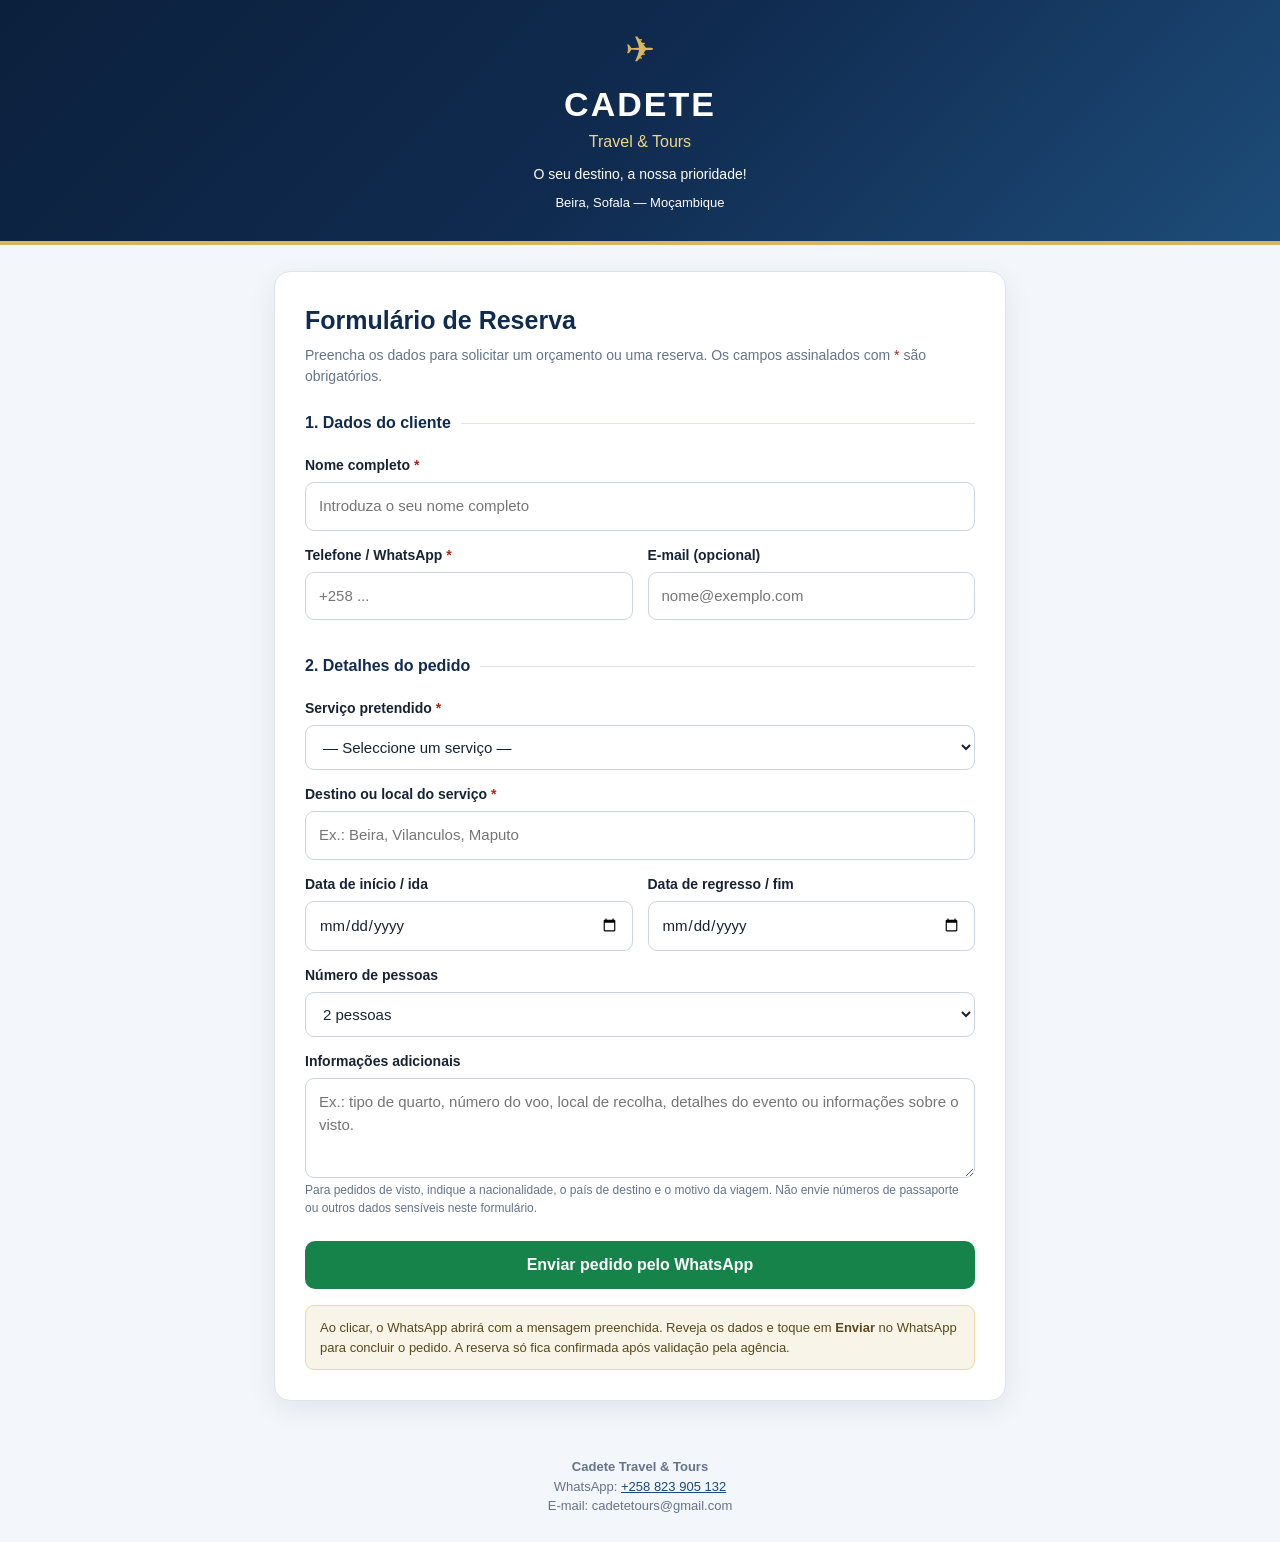
==== formulario-reserva-cadete-travel-tours.html @ 3edd88db "Adicionar formulário de reservas" ====
<!DOCTYPE html>
<html lang="pt">
<head>
  <meta charset="UTF-8">
  <meta name="viewport" content="width=device-width, initial-scale=1">
  <meta name="description" content="Solicite reservas e orçamentos à Cadete Travel & Tours, Beira, Moçambique.">
  <title>Formulário de Reserva | Cadete Travel & Tours</title>
  <style>
    :root{--navy:#102b50;--blue:#174a7e;--gold:#d9b65d;--ink:#172334;--muted:#64748b;--line:#dce4ee;--bg:#f3f6fa}
    *{box-sizing:border-box}body{margin:0;background:var(--bg);font-family:Arial,Helvetica,sans-serif;color:var(--ink);line-height:1.5}
    .hero{background:linear-gradient(135deg,#0b203c,var(--navy),#1d4c79);color:#fff;padding:28px 18px;text-align:center;border-bottom:4px solid var(--gold)}
    .plane{font-size:36px;color:var(--gold);line-height:1.2}.brand{font-weight:800;letter-spacing:2px;font-size:clamp(23px,4vw,34px);margin:8px 0 0}.subbrand{color:#f0d68d;font-size:16px;margin:0}.slogan{margin:10px 0 0;font-size:14px}
    main{max-width:760px;margin:26px auto;padding:0 14px 30px}.card{background:#fff;border:1px solid var(--line);border-radius:16px;padding:clamp(18px,4vw,30px);box-shadow:0 8px 28px rgba(16,43,80,.08)}
    h1{font-size:25px;margin:0 0 6px;color:var(--navy)}.intro{color:var(--muted);margin:0 0 24px;font-size:14px}fieldset{border:0;border-top:1px solid var(--line);padding:20px 0 0;margin:20px 0 0}legend{font-weight:700;color:var(--navy);padding:0 10px 0 0}.grid{display:grid;grid-template-columns:1fr 1fr;gap:15px}.field{display:flex;flex-direction:column;gap:6px;margin-bottom:14px}label{font-weight:600;font-size:14px}
    input,select,textarea{width:100%;border:1px solid #cbd5e1;border-radius:9px;padding:12px 13px;font:inherit;font-size:15px;background:#fff;color:var(--ink)}input:focus,select:focus,textarea:focus{outline:2px solid #a8c8e8;border-color:var(--blue)}textarea{min-height:100px;resize:vertical}.hint{font-size:12px;color:var(--muted);margin-top:-3px}
    .btn{width:100%;border:0;border-radius:10px;padding:15px 18px;background:#16834a;color:white;font-size:16px;font-weight:700;cursor:pointer;margin-top:10px}.btn:hover{background:#116b3c}.notice{background:#f8f4e7;border:1px solid #ead9a4;color:#59491c;border-radius:9px;padding:12px 14px;font-size:13px;margin-top:16px}footer{text-align:center;color:var(--muted);font-size:13px;padding:0 10px 26px}footer a{color:var(--blue)}.required{color:#b42318}
    @media(max-width:560px){.grid{grid-template-columns:1fr;gap:0}.hero{padding:25px 14px}.card{border-radius:12px}}
  </style>
</head>
<body>
  <header class="hero">
    <div class="plane" aria-hidden="true">✈</div><div class="brand">CADETE</div><p class="subbrand">Travel &amp; Tours</p>
    <p class="slogan">O seu destino, a nossa prioridade!</p><p style="margin:8px 0 0;font-size:13px">Beira, Sofala — Moçambique</p>
  </header>
  <main><section class="card">
    <h1>Formulário de Reserva</h1><p class="intro">Preencha os dados para solicitar um orçamento ou uma reserva. Os campos assinalados com <span class="required">*</span> são obrigatórios.</p>
    <form id="bookingForm">
      <fieldset><legend>1. Dados do cliente</legend>
        <div class="field"><label for="name">Nome completo <span class="required">*</span></label><input id="name" name="name" autocomplete="name" required placeholder="Introduza o seu nome completo"></div>
        <div class="grid"><div class="field"><label for="phone">Telefone / WhatsApp <span class="required">*</span></label><input id="phone" name="phone" type="tel" autocomplete="tel" required placeholder="+258 ..."></div>
        <div class="field"><label for="email">E-mail (opcional)</label><input id="email" name="email" type="email" autocomplete="email" placeholder="nome@exemplo.com"></div></div>
      </fieldset>
      <fieldset><legend>2. Detalhes do pedido</legend>
        <div class="field"><label for="service">Serviço pretendido <span class="required">*</span></label><select id="service" name="service" required><option value="">— Seleccione um serviço —</option><option>Reserva de hotel / alojamento</option><option>Transfer (aeroporto, hotel ou outro local)</option><option>Tours e passeios turísticos</option><option>Aluguer de viatura</option><option>Organização e ornamentação de eventos</option><option>Apoio para vistos</option><option>Outro serviço</option></select></div>
        <div class="field"><label for="destination">Destino ou local do serviço <span class="required">*</span></label><input id="destination" name="destination" required placeholder="Ex.: Beira, Vilanculos, Maputo"></div>
        <div class="grid"><div class="field"><label for="startDate">Data de início / ida</label><input id="startDate" name="startDate" type="date"></div><div class="field"><label for="endDate">Data de regresso / fim</label><input id="endDate" name="endDate" type="date"></div></div>
        <div class="field"><label for="people">Número de pessoas</label><select id="people" name="people"><option>1 pessoa</option><option selected>2 pessoas</option><option>3–5 pessoas</option><option>6 ou mais pessoas</option></select></div>
        <div class="field"><label for="details">Informações adicionais</label><textarea id="details" name="details" placeholder="Ex.: tipo de quarto, número do voo, local de recolha, detalhes do evento ou informações sobre o visto."></textarea><span class="hint">Para pedidos de visto, indique a nacionalidade, o país de destino e o motivo da viagem. Não envie números de passaporte ou outros dados sensíveis neste formulário.</span></div>
      </fieldset>
      <button class="btn" type="submit">Enviar pedido pelo WhatsApp</button>
      <div class="notice">Ao clicar, o WhatsApp abrirá com a mensagem preenchida. Reveja os dados e toque em <strong>Enviar</strong> no WhatsApp para concluir o pedido. A reserva só fica confirmada após validação pela agência.</div>
    </form>
  </section></main>
  <footer><strong>Cadete Travel &amp; Tours</strong><br>WhatsApp: <a href="https://wa.me/258823905132" target="_blank" rel="noopener">+258 823 905 132</a><br>E-mail: cadetetours@gmail.com</footer>
  <script>
    const form = document.getElementById('bookingForm');
    const startDate = document.getElementById('startDate');
    const endDate = document.getElementById('endDate');
    startDate.addEventListener('change', () => { endDate.min = startDate.value || ''; if (endDate.value && startDate.value && endDate.value < startDate.value) endDate.value = ''; });
    form.addEventListener('submit', function(event) {
      event.preventDefault();
      if (!form.reportValidity()) return;
      const val = id => document.getElementById(id).value.trim();
      const message = [
        '*PEDIDO DE RESERVA — CADETE TRAVEL & TOURS*','',
        '*Nome:* ' + val('name'), '*Telefone/WhatsApp:* ' + val('phone'), '*E-mail:* ' + (val('email') || 'Não indicado'),
        '*Serviço:* ' + val('service'), '*Destino/local:* ' + val('destination'),
        '*Data de início/ida:* ' + (val('startDate') || 'A combinar'), '*Data de regresso/fim:* ' + (val('endDate') || 'A combinar'),
        '*Número de pessoas:* ' + val('people'), '*Informações adicionais:* ' + (val('details') || 'Nenhuma'), '',
        'Solicito informações sobre disponibilidade, preço e condições. Compreendo que este pedido não confirma automaticamente a reserva.'
      ].join('\n');
      const url = 'https://wa.me/258823905132?text=' + encodeURIComponent(message);
      const opened = window.open(url, '_blank', 'noopener,noreferrer');
      if (!opened) window.location.href = url;
    });
  </script>
</body>
</html>
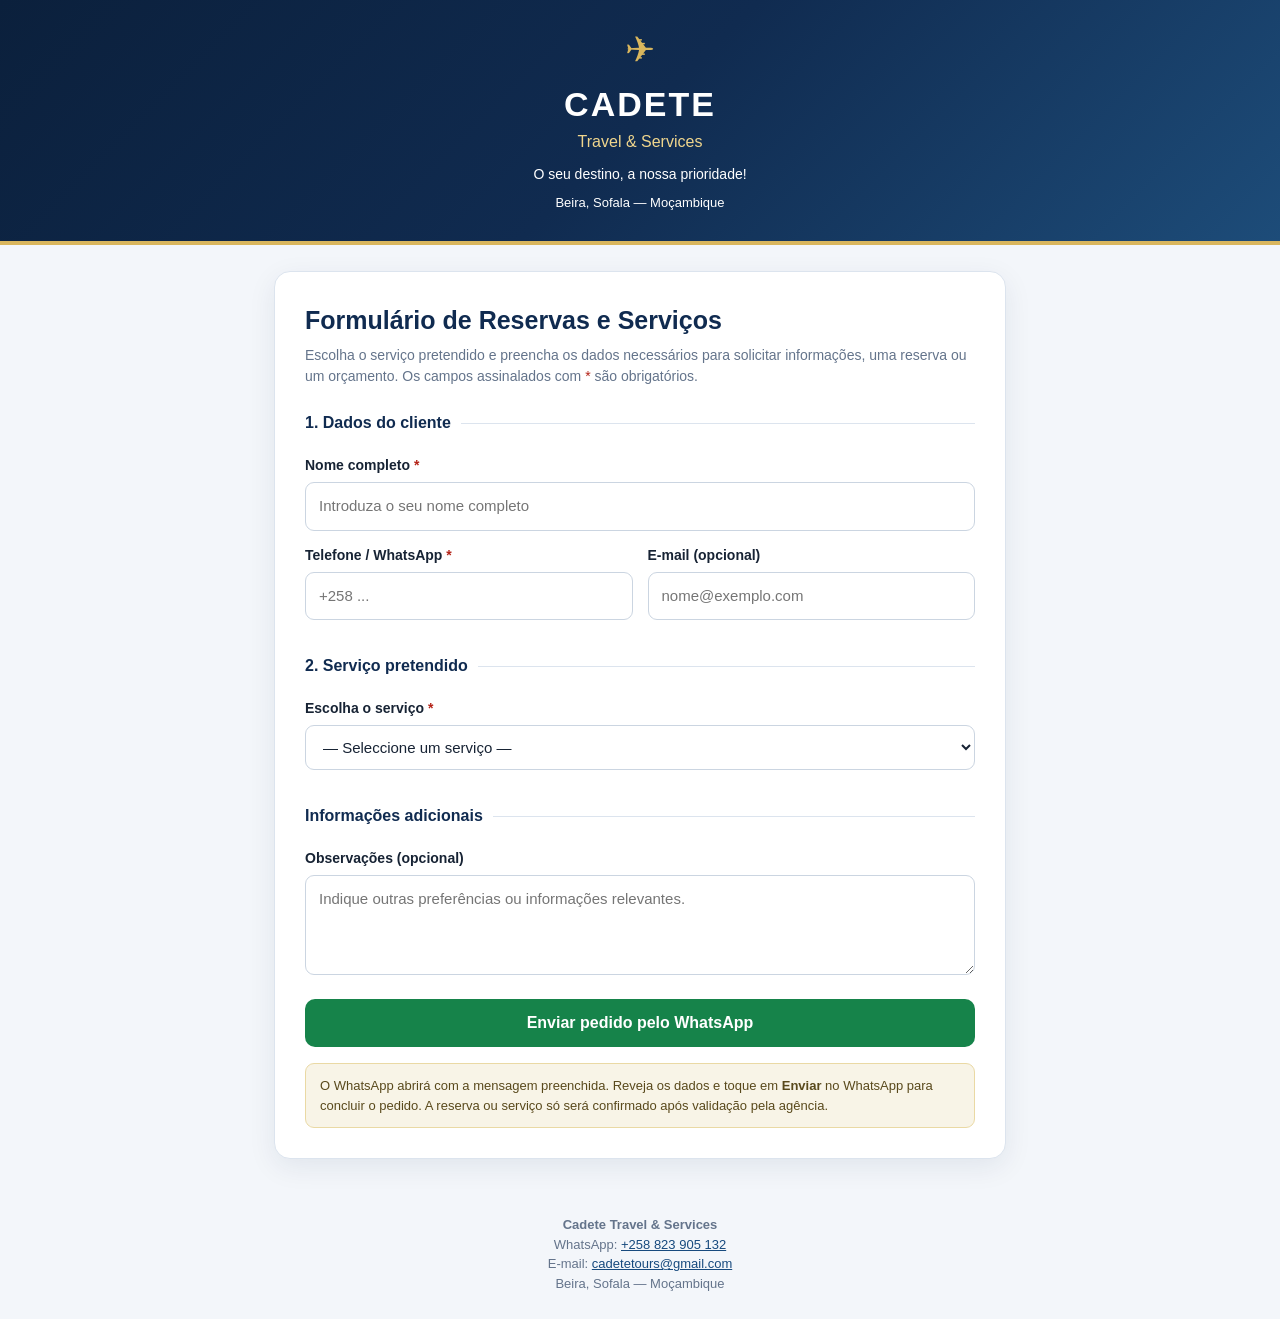
==== commit af4fb86c: "Melhorar formulário de reservas e actualizar marca" ====
--- a/formulario-reserva-cadete-travel-tours.html
+++ b/formulario-reserva-cadete-travel-tours.html
@@ -3,66 +3,799 @@
 <head>
   <meta charset="UTF-8">
   <meta name="viewport" content="width=device-width, initial-scale=1">
-  <meta name="description" content="Solicite reservas e orçamentos à Cadete Travel & Tours, Beira, Moçambique.">
-  <title>Formulário de Reserva | Cadete Travel & Tours</title>
+
+  <meta name="description" content="Solicite passagens aéreas, hotéis, transfers, tours, apoio para vistos e outros serviços à Cadete Travel & Services, em Beira, Moçambique.">
+
+  <title>Formulário de Reservas | Cadete Travel & Services</title>
+
   <style>
-    :root{--navy:#102b50;--blue:#174a7e;--gold:#d9b65d;--ink:#172334;--muted:#64748b;--line:#dce4ee;--bg:#f3f6fa}
-    *{box-sizing:border-box}body{margin:0;background:var(--bg);font-family:Arial,Helvetica,sans-serif;color:var(--ink);line-height:1.5}
-    .hero{background:linear-gradient(135deg,#0b203c,var(--navy),#1d4c79);color:#fff;padding:28px 18px;text-align:center;border-bottom:4px solid var(--gold)}
-    .plane{font-size:36px;color:var(--gold);line-height:1.2}.brand{font-weight:800;letter-spacing:2px;font-size:clamp(23px,4vw,34px);margin:8px 0 0}.subbrand{color:#f0d68d;font-size:16px;margin:0}.slogan{margin:10px 0 0;font-size:14px}
-    main{max-width:760px;margin:26px auto;padding:0 14px 30px}.card{background:#fff;border:1px solid var(--line);border-radius:16px;padding:clamp(18px,4vw,30px);box-shadow:0 8px 28px rgba(16,43,80,.08)}
-    h1{font-size:25px;margin:0 0 6px;color:var(--navy)}.intro{color:var(--muted);margin:0 0 24px;font-size:14px}fieldset{border:0;border-top:1px solid var(--line);padding:20px 0 0;margin:20px 0 0}legend{font-weight:700;color:var(--navy);padding:0 10px 0 0}.grid{display:grid;grid-template-columns:1fr 1fr;gap:15px}.field{display:flex;flex-direction:column;gap:6px;margin-bottom:14px}label{font-weight:600;font-size:14px}
-    input,select,textarea{width:100%;border:1px solid #cbd5e1;border-radius:9px;padding:12px 13px;font:inherit;font-size:15px;background:#fff;color:var(--ink)}input:focus,select:focus,textarea:focus{outline:2px solid #a8c8e8;border-color:var(--blue)}textarea{min-height:100px;resize:vertical}.hint{font-size:12px;color:var(--muted);margin-top:-3px}
-    .btn{width:100%;border:0;border-radius:10px;padding:15px 18px;background:#16834a;color:white;font-size:16px;font-weight:700;cursor:pointer;margin-top:10px}.btn:hover{background:#116b3c}.notice{background:#f8f4e7;border:1px solid #ead9a4;color:#59491c;border-radius:9px;padding:12px 14px;font-size:13px;margin-top:16px}footer{text-align:center;color:var(--muted);font-size:13px;padding:0 10px 26px}footer a{color:var(--blue)}.required{color:#b42318}
-    @media(max-width:560px){.grid{grid-template-columns:1fr;gap:0}.hero{padding:25px 14px}.card{border-radius:12px}}
+    :root {
+      --navy: #102b50;
+      --blue: #174a7e;
+      --gold: #d9b65d;
+      --ink: #172334;
+      --muted: #64748b;
+      --line: #dce4ee;
+      --bg: #f3f6fa;
+    }
+
+    * { box-sizing: border-box; }
+
+    body {
+      margin: 0;
+      background: var(--bg);
+      font-family: Arial, Helvetica, sans-serif;
+      color: var(--ink);
+      line-height: 1.5;
+    }
+
+    .hero {
+      background: linear-gradient(135deg, #0b203c, var(--navy), #1d4c79);
+      color: #fff;
+      padding: 28px 18px;
+      text-align: center;
+      border-bottom: 4px solid var(--gold);
+    }
+
+    .plane {
+      font-size: 36px;
+      color: var(--gold);
+      line-height: 1.2;
+    }
+
+    .brand {
+      font-weight: 800;
+      letter-spacing: 2px;
+      font-size: clamp(23px, 4vw, 34px);
+      margin: 8px 0 0;
+    }
+
+    .subbrand {
+      color: #f0d68d;
+      font-size: 16px;
+      margin: 0;
+    }
+
+    .slogan {
+      margin: 10px 0 0;
+      font-size: 14px;
+    }
+
+    main {
+      max-width: 760px;
+      margin: 26px auto;
+      padding: 0 14px 30px;
+    }
+
+    .card {
+      background: #fff;
+      border: 1px solid var(--line);
+      border-radius: 16px;
+      padding: clamp(18px, 4vw, 30px);
+      box-shadow: 0 8px 28px rgba(16, 43, 80, .08);
+    }
+
+    h1 {
+      font-size: 25px;
+      margin: 0 0 6px;
+      color: var(--navy);
+    }
+
+    .intro {
+      color: var(--muted);
+      margin: 0 0 24px;
+      font-size: 14px;
+    }
+
+    fieldset {
+      border: 0;
+      border-top: 1px solid var(--line);
+      padding: 20px 0 0;
+      margin: 20px 0 0;
+      min-width: 0;
+    }
+
+    legend {
+      font-weight: 700;
+      color: var(--navy);
+      padding: 0 10px 0 0;
+    }
+
+    .grid {
+      display: grid;
+      grid-template-columns: 1fr 1fr;
+      gap: 15px;
+    }
+
+    .field {
+      display: flex;
+      flex-direction: column;
+      gap: 6px;
+      margin-bottom: 14px;
+    }
+
+    label {
+      font-weight: 600;
+      font-size: 14px;
+    }
+
+    input, select, textarea {
+      width: 100%;
+      border: 1px solid #cbd5e1;
+      border-radius: 9px;
+      padding: 12px 13px;
+      font: inherit;
+      font-size: 15px;
+      background: #fff;
+      color: var(--ink);
+    }
+
+    input:focus, select:focus, textarea:focus {
+      outline: 2px solid #a8c8e8;
+      border-color: var(--blue);
+    }
+
+    textarea {
+      min-height: 100px;
+      resize: vertical;
+    }
+
+    .hint {
+      font-size: 12px;
+      color: var(--muted);
+      margin-top: -3px;
+    }
+
+    .required {
+      color: #b42318;
+    }
+
+    .btn {
+      display: block;
+      width: 100%;
+      border: 0;
+      border-radius: 10px;
+      padding: 15px 18px;
+      background: #16834a;
+      color: white;
+      font-size: 16px;
+      font-weight: 700;
+      cursor: pointer;
+      margin-top: 10px;
+    }
+
+    .btn:hover {
+      background: #116b3c;
+    }
+
+    .notice {
+      background: #f8f4e7;
+      border: 1px solid #ead9a4;
+      color: #59491c;
+      border-radius: 9px;
+      padding: 12px 14px;
+      font-size: 13px;
+      margin-top: 16px;
+    }
+
+    footer {
+      text-align: center;
+      color: var(--muted);
+      font-size: 13px;
+      padding: 0 10px 26px;
+    }
+
+    footer a { color: var(--blue); }
+
+    [hidden] { display: none !important; }
+
+    @media (max-width: 560px) {
+      .grid {
+        grid-template-columns: 1fr;
+        gap: 0;
+      }
+
+      .hero { padding: 25px 14px; }
+      .card { border-radius: 12px; }
+    }
   </style>
 </head>
+
 <body>
   <header class="hero">
-    <div class="plane" aria-hidden="true">✈</div><div class="brand">CADETE</div><p class="subbrand">Travel &amp; Tours</p>
-    <p class="slogan">O seu destino, a nossa prioridade!</p><p style="margin:8px 0 0;font-size:13px">Beira, Sofala — Moçambique</p>
+    <div class="plane" aria-hidden="true">✈</div>
+    <div class="brand">CADETE</div>
+    <p class="subbrand">Travel &amp; Services</p>
+    <p class="slogan">O seu destino, a nossa prioridade!</p>
+    <p style="margin:8px 0 0;font-size:13px">
+      Beira, Sofala — Moçambique
+    </p>
   </header>
-  <main><section class="card">
-    <h1>Formulário de Reserva</h1><p class="intro">Preencha os dados para solicitar um orçamento ou uma reserva. Os campos assinalados com <span class="required">*</span> são obrigatórios.</p>
-    <form id="bookingForm">
-      <fieldset><legend>1. Dados do cliente</legend>
-        <div class="field"><label for="name">Nome completo <span class="required">*</span></label><input id="name" name="name" autocomplete="name" required placeholder="Introduza o seu nome completo"></div>
-        <div class="grid"><div class="field"><label for="phone">Telefone / WhatsApp <span class="required">*</span></label><input id="phone" name="phone" type="tel" autocomplete="tel" required placeholder="+258 ..."></div>
-        <div class="field"><label for="email">E-mail (opcional)</label><input id="email" name="email" type="email" autocomplete="email" placeholder="nome@exemplo.com"></div></div>
-      </fieldset>
-      <fieldset><legend>2. Detalhes do pedido</legend>
-        <div class="field"><label for="service">Serviço pretendido <span class="required">*</span></label><select id="service" name="service" required><option value="">— Seleccione um serviço —</option><option>Reserva de hotel / alojamento</option><option>Transfer (aeroporto, hotel ou outro local)</option><option>Tours e passeios turísticos</option><option>Aluguer de viatura</option><option>Organização e ornamentação de eventos</option><option>Apoio para vistos</option><option>Outro serviço</option></select></div>
-        <div class="field"><label for="destination">Destino ou local do serviço <span class="required">*</span></label><input id="destination" name="destination" required placeholder="Ex.: Beira, Vilanculos, Maputo"></div>
-        <div class="grid"><div class="field"><label for="startDate">Data de início / ida</label><input id="startDate" name="startDate" type="date"></div><div class="field"><label for="endDate">Data de regresso / fim</label><input id="endDate" name="endDate" type="date"></div></div>
-        <div class="field"><label for="people">Número de pessoas</label><select id="people" name="people"><option>1 pessoa</option><option selected>2 pessoas</option><option>3–5 pessoas</option><option>6 ou mais pessoas</option></select></div>
-        <div class="field"><label for="details">Informações adicionais</label><textarea id="details" name="details" placeholder="Ex.: tipo de quarto, número do voo, local de recolha, detalhes do evento ou informações sobre o visto."></textarea><span class="hint">Para pedidos de visto, indique a nacionalidade, o país de destino e o motivo da viagem. Não envie números de passaporte ou outros dados sensíveis neste formulário.</span></div>
-      </fieldset>
-      <button class="btn" type="submit">Enviar pedido pelo WhatsApp</button>
-      <div class="notice">Ao clicar, o WhatsApp abrirá com a mensagem preenchida. Reveja os dados e toque em <strong>Enviar</strong> no WhatsApp para concluir o pedido. A reserva só fica confirmada após validação pela agência.</div>
-    </form>
-  </section></main>
-  <footer><strong>Cadete Travel &amp; Tours</strong><br>WhatsApp: <a href="https://wa.me/258823905132" target="_blank" rel="noopener">+258 823 905 132</a><br>E-mail: cadetetours@gmail.com</footer>
+
+  <main>
+    <section class="card">
+      <h1>Formulário de Reservas e Serviços</h1>
+
+      <p class="intro">
+        Escolha o serviço pretendido e preencha os dados necessários
+        para solicitar informações, uma reserva ou um orçamento.
+        Os campos assinalados com <span class="required">*</span>
+        são obrigatórios.
+      </p>
+
+      <form id="bookingForm">
+
+        <fieldset>
+          <legend>1. Dados do cliente</legend>
+
+          <div class="field">
+            <label for="name">
+              Nome completo <span class="required">*</span>
+            </label>
+            <input id="name" name="name" autocomplete="name"
+              required placeholder="Introduza o seu nome completo">
+          </div>
+
+          <div class="grid">
+            <div class="field">
+              <label for="phone">
+                Telefone / WhatsApp <span class="required">*</span>
+              </label>
+              <input id="phone" name="phone" type="tel"
+                autocomplete="tel" required placeholder="+258 ...">
+            </div>
+
+            <div class="field">
+              <label for="email">E-mail (opcional)</label>
+              <input id="email" name="email" type="email"
+                autocomplete="email" placeholder="nome@exemplo.com">
+            </div>
+          </div>
+        </fieldset>
+
+        <fieldset>
+          <legend>2. Serviço pretendido</legend>
+
+          <div class="field">
+            <label for="service">
+              Escolha o serviço <span class="required">*</span>
+            </label>
+
+            <select id="service" name="service" required>
+              <option value="">— Seleccione um serviço —</option>
+              <option value="Passagens aéreas">Passagens aéreas</option>
+              <option value="Reservas de hotéis">Reservas de hotéis</option>
+              <option value="Transfers">Transfers</option>
+              <option value="Tours">Tours e passeios turísticos</option>
+              <option value="Vistos e apoio documental">Vistos e apoio documental</option>
+              <option value="Apoio administrativo e serviços empresariais">Apoio administrativo e serviços empresariais</option>
+              <option value="Eventos">Eventos e ornamentação</option>
+              <option value="Aluguer de viaturas">Aluguer de viaturas</option>
+              <option value="Outro serviço">Outro serviço</option>
+            </select>
+          </div>
+        </fieldset>
+
+        <!-- PASSAGENS AÉREAS -->
+        <fieldset data-service-fields="Passagens aéreas" hidden>
+          <legend>3. Dados da viagem aérea</legend>
+
+          <div class="grid">
+            <div class="field">
+              <label for="flightOrigin">Origem *</label>
+              <input id="flightOrigin" data-required="true"
+                placeholder="Ex.: Beira">
+            </div>
+
+            <div class="field">
+              <label for="flightDestination">Destino *</label>
+              <input id="flightDestination" data-required="true"
+                placeholder="Ex.: Lisboa">
+            </div>
+          </div>
+
+          <div class="field">
+            <label for="flightType">Tipo de viagem *</label>
+            <select id="flightType" data-required="true">
+              <option value="">Seleccione</option>
+              <option>Ida e volta</option>
+              <option>Só ida</option>
+            </select>
+          </div>
+
+          <div class="grid">
+            <div class="field">
+              <label for="flightDate">Data de ida *</label>
+              <input id="flightDate" type="date" data-required="true">
+            </div>
+
+            <div class="field" id="returnDateField">
+              <label for="flightReturn">Data de regresso</label>
+              <input id="flightReturn" type="date">
+            </div>
+          </div>
+
+          <div class="grid">
+            <div class="field">
+              <label for="flightPassengers">Passageiros *</label>
+              <select id="flightPassengers" data-required="true">
+                <option value="">Seleccione</option>
+                <option>1 adulto</option>
+                <option>2 adultos</option>
+                <option>3–5 passageiros</option>
+                <option>6 ou mais passageiros</option>
+                <option>Adultos e crianças</option>
+              </select>
+            </div>
+
+            <div class="field">
+              <label for="baggage">Bagagem despachada</label>
+              <select id="baggage">
+                <option>Por confirmar</option>
+                <option>Sim</option>
+                <option>Não</option>
+              </select>
+            </div>
+          </div>
+        </fieldset>
+
+        <!-- HOTÉIS -->
+        <fieldset data-service-fields="Reservas de hotéis" hidden>
+          <legend>3. Dados do alojamento</legend>
+
+          <div class="field">
+            <label for="hotelDestination">Cidade ou destino *</label>
+            <input id="hotelDestination" data-required="true"
+              placeholder="Ex.: Maputo, Beira, Lisboa">
+          </div>
+
+          <div class="grid">
+            <div class="field">
+              <label for="checkIn">Data de entrada *</label>
+              <input id="checkIn" type="date" data-required="true">
+            </div>
+
+            <div class="field">
+              <label for="checkOut">Data de saída *</label>
+              <input id="checkOut" type="date" data-required="true">
+            </div>
+          </div>
+
+          <div class="grid">
+            <div class="field">
+              <label for="hotelGuests">Número de hóspedes *</label>
+              <select id="hotelGuests" data-required="true">
+                <option value="">Seleccione</option>
+                <option>1 hóspede</option>
+                <option>2 hóspedes</option>
+                <option>3–5 hóspedes</option>
+                <option>6 ou mais hóspedes</option>
+              </select>
+            </div>
+
+            <div class="field">
+              <label for="roomType">Tipo de quarto</label>
+              <select id="roomType">
+                <option>Por confirmar</option>
+                <option>Individual</option>
+                <option>Duplo</option>
+                <option>Casal</option>
+                <option>Familiar</option>
+                <option>Outro</option>
+              </select>
+            </div>
+          </div>
+        </fieldset>
+
+        <!-- TRANSFERS -->
+        <fieldset data-service-fields="Transfers" hidden>
+          <legend>3. Dados do transfer</legend>
+
+          <div class="grid">
+            <div class="field">
+              <label for="pickup">Local de recolha *</label>
+              <input id="pickup" data-required="true"
+                placeholder="Ex.: Aeroporto da Beira">
+            </div>
+
+            <div class="field">
+              <label for="dropoff">Destino / local de chegada *</label>
+              <input id="dropoff" data-required="true"
+                placeholder="Ex.: Hotel em Ponta-Gêa">
+            </div>
+          </div>
+
+          <div class="grid">
+            <div class="field">
+              <label for="transferDate">Data *</label>
+              <input id="transferDate" type="date" data-required="true">
+            </div>
+
+            <div class="field">
+              <label for="transferTime">Hora prevista</label>
+              <input id="transferTime" type="time">
+            </div>
+          </div>
+
+          <div class="field">
+            <label for="transferPassengers">Número de passageiros *</label>
+            <select id="transferPassengers" data-required="true">
+              <option value="">Seleccione</option>
+              <option>1 passageiro</option>
+              <option>2–3 passageiros</option>
+              <option>4–7 passageiros</option>
+              <option>8 ou mais passageiros</option>
+            </select>
+          </div>
+        </fieldset>
+
+        <!-- TOURS -->
+        <fieldset data-service-fields="Tours" hidden>
+          <legend>3. Dados do tour</legend>
+
+          <div class="field">
+            <label for="tourDestination">Destino ou tour pretendido *</label>
+            <input id="tourDestination" data-required="true"
+              placeholder="Indique o local ou a experiência pretendida">
+          </div>
+
+          <div class="grid">
+            <div class="field">
+              <label for="tourDate">Data pretendida</label>
+              <input id="tourDate" type="date">
+            </div>
+
+            <div class="field">
+              <label for="tourPeople">Número de participantes *</label>
+              <select id="tourPeople" data-required="true">
+                <option value="">Seleccione</option>
+                <option>1 pessoa</option>
+                <option>2–3 pessoas</option>
+                <option>4–5 pessoas</option>
+                <option>6 ou mais pessoas</option>
+              </select>
+            </div>
+          </div>
+        </fieldset>
+
+        <!-- VISTOS -->
+        <fieldset data-service-fields="Vistos e apoio documental" hidden>
+          <legend>3. Dados do pedido de visto</legend>
+
+          <div class="field">
+            <label for="nationality">Nacionalidade *</label>
+            <input id="nationality" data-required="true"
+              placeholder="Ex.: Moçambicana">
+          </div>
+
+          <div class="field">
+            <label for="visaCountry">País de destino *</label>
+            <input id="visaCountry" data-required="true"
+              placeholder="Ex.: Portugal">
+          </div>
+
+          <div class="field">
+            <label for="visaPurpose">Finalidade da viagem *</label>
+            <select id="visaPurpose" data-required="true">
+              <option value="">Seleccione</option>
+              <option>Turismo / visita</option>
+              <option>Negócios</option>
+              <option>Estudos</option>
+              <option>Trabalho</option>
+              <option>Visita familiar</option>
+              <option>Trânsito</option>
+              <option>Outro motivo</option>
+            </select>
+          </div>
+
+          <div class="field">
+            <label for="visaDate">Data prevista da viagem</label>
+            <input id="visaDate" type="date">
+          </div>
+
+          <p class="hint">
+            Não introduza números de passaporte, dados bancários
+            ou outros dados pessoais sensíveis neste formulário.
+          </p>
+        </fieldset>
+
+        <!-- APOIO ADMINISTRATIVO -->
+        <fieldset data-service-fields="Apoio administrativo e serviços empresariais" hidden>
+          <legend>3. Serviço administrativo ou empresarial</legend>
+
+          <div class="field">
+            <label for="businessService">Tipo de apoio pretendido *</label>
+            <select id="businessService" data-required="true">
+              <option value="">Seleccione</option>
+              <option>Organização de documentos</option>
+              <option>Mapas e controlo em Excel</option>
+              <option>Controlo de caixa</option>
+              <option>Controlo de stock</option>
+              <option>Apoio administrativo</option>
+              <option>Tradução / apoio linguístico</option>
+              <option>Outro serviço empresarial</option>
+            </select>
+          </div>
+
+          <div class="field">
+            <label for="businessDescription">Descreva o que necessita *</label>
+            <textarea id="businessDescription" data-required="true"
+              placeholder="Explique brevemente o apoio pretendido."></textarea>
+          </div>
+        </fieldset>
+
+        <!-- EVENTOS -->
+        <fieldset data-service-fields="Eventos" hidden>
+          <legend>3. Dados do evento</legend>
+
+          <div class="field">
+            <label for="eventType">Tipo de evento *</label>
+            <select id="eventType" data-required="true">
+              <option value="">Seleccione</option>
+              <option>Casamento</option>
+              <option>Reunião</option>
+              <option>Festa / celebração</option>
+              <option>Evento empresarial</option>
+              <option>Outro evento</option>
+            </select>
+          </div>
+
+          <div class="grid">
+            <div class="field">
+              <label for="eventLocation">Local do evento *</label>
+              <input id="eventLocation" data-required="true"
+                placeholder="Cidade ou local pretendido">
+            </div>
+
+            <div class="field">
+              <label for="eventDate">Data do evento</label>
+              <input id="eventDate" type="date">
+            </div>
+          </div>
+
+          <div class="field">
+            <label for="eventGuests">Número estimado de participantes</label>
+            <input id="eventGuests" type="number" min="1"
+              placeholder="Ex.: 50">
+          </div>
+        </fieldset>
+
+        <!-- ALUGUER DE VIATURAS -->
+        <fieldset data-service-fields="Aluguer de viaturas" hidden>
+          <legend>3. Dados do aluguer de viatura</legend>
+
+          <div class="field">
+            <label for="carLocation">Cidade ou local de utilização *</label>
+            <input id="carLocation" data-required="true"
+              placeholder="Ex.: Beira">
+          </div>
+
+          <div class="grid">
+            <div class="field">
+              <label for="carStart">Data de início *</label>
+              <input id="carStart" type="date" data-required="true">
+            </div>
+
+            <div class="field">
+              <label for="carEnd">Data de fim *</label>
+              <input id="carEnd" type="date" data-required="true">
+            </div>
+          </div>
+
+          <div class="field">
+            <label for="carType">Tipo de viatura</label>
+            <select id="carType">
+              <option>Por confirmar</option>
+              <option>Pequena / citadina</option>
+              <option>Sedan</option>
+              <option>SUV / 4x4</option>
+              <option>Minibus</option>
+              <option>Outra categoria</option>
+            </select>
+          </div>
+
+          <div class="field">
+            <label for="driver">Preferência de condução</label>
+            <select id="driver">
+              <option>Por confirmar</option>
+              <option>Com motorista</option>
+              <option>Sem motorista</option>
+            </select>
+          </div>
+        </fieldset>
+
+        <!-- OUTRO SERVIÇO -->
+        <fieldset data-service-fields="Outro serviço" hidden>
+          <legend>3. Descrição do pedido</legend>
+
+          <div class="field">
+            <label for="otherDescription">Que serviço pretende? *</label>
+            <textarea id="otherDescription" data-required="true"
+              placeholder="Descreva o serviço de que necessita."></textarea>
+          </div>
+        </fieldset>
+
+        <fieldset>
+          <legend>Informações adicionais</legend>
+
+          <div class="field">
+            <label for="details">Observações (opcional)</label>
+            <textarea id="details"
+              placeholder="Indique outras preferências ou informações relevantes."></textarea>
+          </div>
+        </fieldset>
+
+        <button class="btn" type="submit">
+          Enviar pedido pelo WhatsApp
+        </button>
+
+        <div class="notice">
+          O WhatsApp abrirá com a mensagem preenchida. Reveja os dados
+          e toque em <strong>Enviar</strong> no WhatsApp para concluir
+          o pedido. A reserva ou serviço só será confirmado após
+          validação pela agência.
+        </div>
+      </form>
+    </section>
+  </main>
+
+  <footer>
+    <strong>Cadete Travel &amp; Services</strong><br>
+    WhatsApp:
+    <a href="https://wa.me/258823905132"
+       target="_blank" rel="noopener">+258 823 905 132</a><br>
+    E-mail:
+    <a href="mailto:cadetetours@gmail.com">cadetetours@gmail.com</a><br>
+    Beira, Sofala — Moçambique
+  </footer>
+
   <script>
     const form = document.getElementById('bookingForm');
-    const startDate = document.getElementById('startDate');
-    const endDate = document.getElementById('endDate');
-    startDate.addEventListener('change', () => { endDate.min = startDate.value || ''; if (endDate.value && startDate.value && endDate.value < startDate.value) endDate.value = ''; });
+    const serviceSelect = document.getElementById('service');
+    const serviceSections = document.querySelectorAll('[data-service-fields]');
+
+    function updateServiceFields() {
+      const selectedService = serviceSelect.value;
+
+      serviceSections.forEach(section => {
+        const active = section.dataset.serviceFields === selectedService;
+        section.hidden = !active;
+
+        section.querySelectorAll('input, select, textarea').forEach(field => {
+          field.required = active && field.dataset.required === 'true';
+
+          if (!active) {
+            field.value = '';
+          }
+        });
+      });
+
+      const returnDate = document.getElementById('flightReturn');
+      const returnDateField = document.getElementById('returnDateField');
+      const isRoundTrip =
+        document.getElementById('flightType').value === 'Ida e volta';
+
+      if (returnDateField) {
+        returnDateField.hidden =
+          selectedService !== 'Passagens aéreas' || !isRoundTrip;
+
+        returnDate.required =
+          selectedService === 'Passagens aéreas' && isRoundTrip;
+
+        if (returnDateField.hidden) {
+          returnDate.value = '';
+        }
+      }
+    }
+
+    serviceSelect.addEventListener('change', updateServiceFields);
+    document.getElementById('flightType').addEventListener('change', updateServiceFields);
+
+    function valueOf(id) {
+      const field = document.getElementById(id);
+      return field ? field.value.trim() : '';
+    }
+
+    function addLine(lines, label, value) {
+      if (value) {
+        lines.push('*' + label + ':* ' + value);
+      }
+    }
+
     form.addEventListener('submit', function(event) {
       event.preventDefault();
+
       if (!form.reportValidity()) return;
-      const val = id => document.getElementById(id).value.trim();
-      const message = [
-        '*PEDIDO DE RESERVA — CADETE TRAVEL & TOURS*','',
-        '*Nome:* ' + val('name'), '*Telefone/WhatsApp:* ' + val('phone'), '*E-mail:* ' + (val('email') || 'Não indicado'),
-        '*Serviço:* ' + val('service'), '*Destino/local:* ' + val('destination'),
-        '*Data de início/ida:* ' + (val('startDate') || 'A combinar'), '*Data de regresso/fim:* ' + (val('endDate') || 'A combinar'),
-        '*Número de pessoas:* ' + val('people'), '*Informações adicionais:* ' + (val('details') || 'Nenhuma'), '',
-        'Solicito informações sobre disponibilidade, preço e condições. Compreendo que este pedido não confirma automaticamente a reserva.'
-      ].join('\n');
-      const url = 'https://wa.me/258823905132?text=' + encodeURIComponent(message);
-      const opened = window.open(url, '_blank', 'noopener,noreferrer');
-      if (!opened) window.location.href = url;
+
+      const service = serviceSelect.value;
+
+      const lines = [
+        '*PEDIDO — CADETE TRAVEL & SERVICES*',
+        '',
+        '*Nome:* ' + valueOf('name'),
+        '*Telefone/WhatsApp do cliente:* ' + valueOf('phone'),
+        '*E-mail:* ' + (valueOf('email') || 'Não indicado'),
+        '*Serviço:* ' + service,
+        ''
+      ];
+
+      const fieldsByService = {
+        'Passagens aéreas': [
+          ['Origem', 'flightOrigin'],
+          ['Destino', 'flightDestination'],
+          ['Tipo de viagem', 'flightType'],
+          ['Data de ida', 'flightDate'],
+          ['Data de regresso', 'flightReturn'],
+          ['Passageiros', 'flightPassengers'],
+          ['Bagagem despachada', 'baggage']
+        ],
+        'Reservas de hotéis': [
+          ['Destino', 'hotelDestination'],
+          ['Entrada', 'checkIn'],
+          ['Saída', 'checkOut'],
+          ['Hóspedes', 'hotelGuests'],
+          ['Tipo de quarto', 'roomType']
+        ],
+        'Transfers': [
+          ['Local de recolha', 'pickup'],
+          ['Destino', 'dropoff'],
+          ['Data', 'transferDate'],
+          ['Hora', 'transferTime'],
+          ['Passageiros', 'transferPassengers']
+        ],
+        'Tours': [
+          ['Destino / tour', 'tourDestination'],
+          ['Data pretendida', 'tourDate'],
+          ['Participantes', 'tourPeople']
+        ],
+        'Vistos e apoio documental': [
+          ['Nacionalidade', 'nationality'],
+          ['País de destino', 'visaCountry'],
+          ['Finalidade da viagem', 'visaPurpose'],
+          ['Data prevista', 'visaDate']
+        ],
+        'Apoio administrativo e serviços empresariais': [
+          ['Tipo de serviço', 'businessService'],
+          ['Descrição', 'businessDescription']
+        ],
+        'Eventos': [
+          ['Tipo de evento', 'eventType'],
+          ['Local', 'eventLocation'],
+          ['Data', 'eventDate'],
+          ['Participantes estimados', 'eventGuests']
+        ],
+        'Aluguer de viaturas': [
+          ['Local de utilização', 'carLocation'],
+          ['Início do aluguer', 'carStart'],
+          ['Fim do aluguer', 'carEnd'],
+          ['Tipo de viatura', 'carType'],
+          ['Preferência de condução', 'driver']
+        ],
+        'Outro serviço': [
+          ['Descrição do pedido', 'otherDescription']
+        ]
+      };
+
+      (fieldsByService[service] || []).forEach(([label, id]) => {
+        addLine(lines, label, valueOf(id));
+      });
+
+      addLine(lines, 'Observações', valueOf('details'));
+
+      lines.push(
+        '',
+        'Solicito informações sobre disponibilidade, preços e condições.',
+        'Compreendo que este pedido não confirma automaticamente uma reserva.'
+      );
+
+      const message = lines.join('\n');
+      const url =
+        'https://wa.me/258823905132?text=' + encodeURIComponent(message);
+
+      window.location.href = url;
     });
+
+    updateServiceFields();
   </script>
 </body>
 </html>
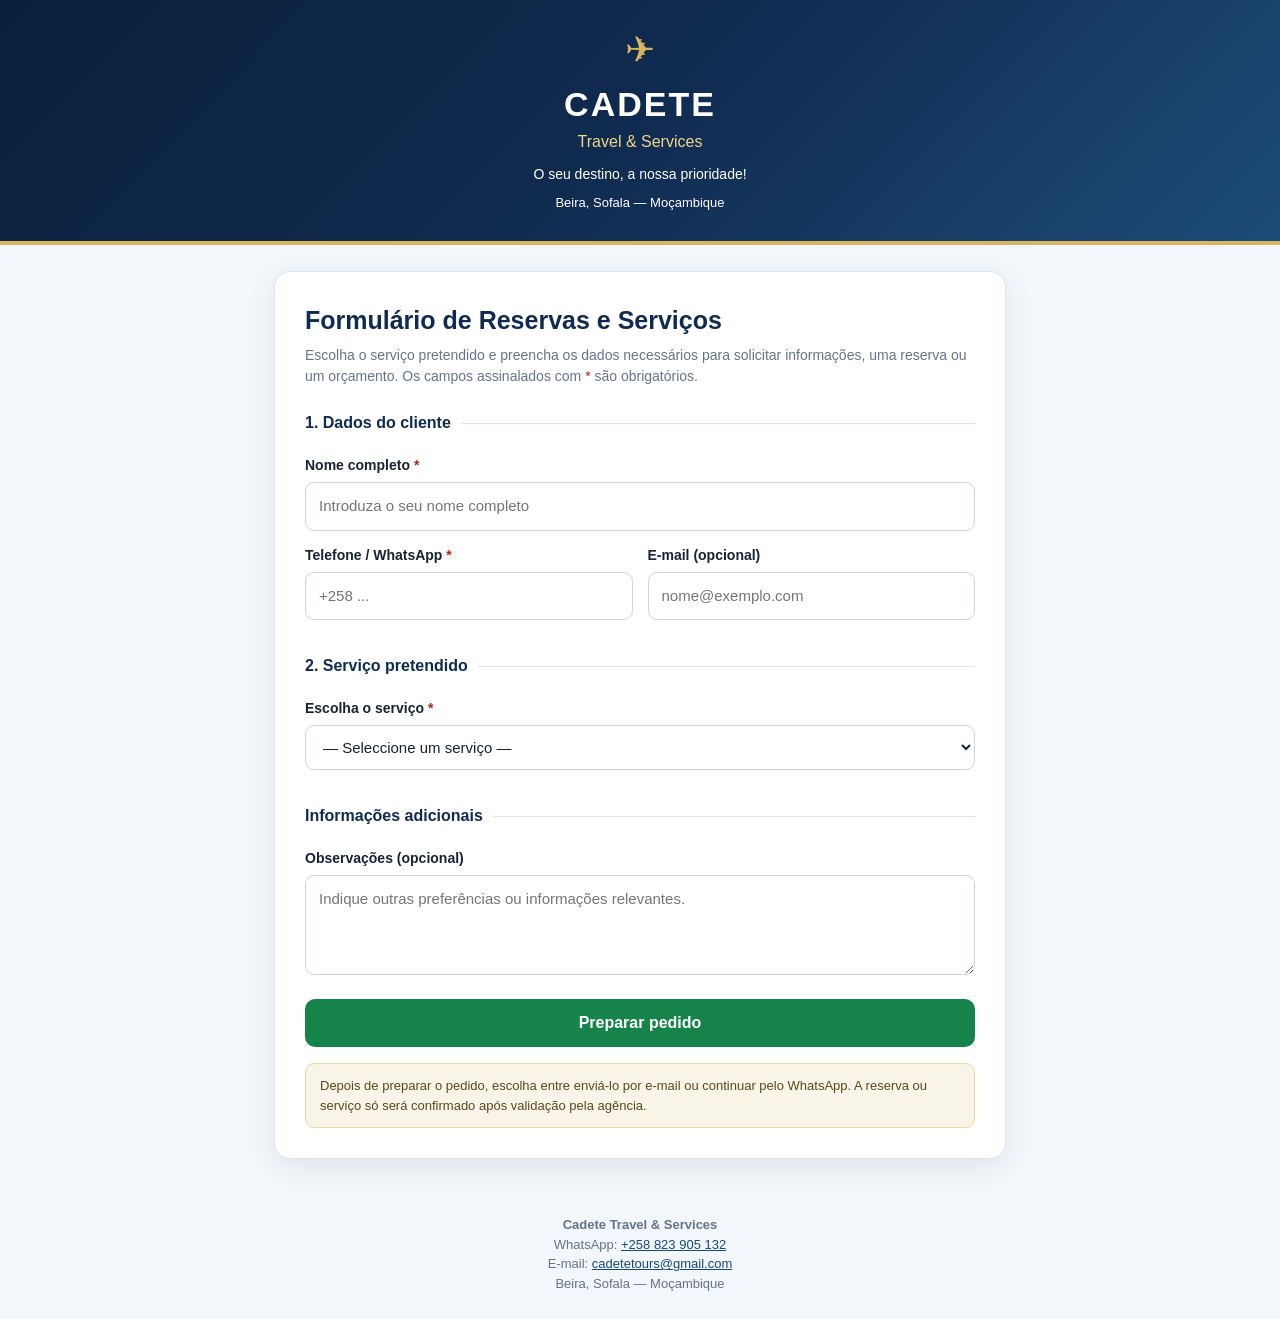
==== commit 8184311d: "Actualizar formulário com opções de e-mail e WhatsApp" ====
--- a/formulario-reserva-cadete-travel-tours.html
+++ b/formulario-reserva-cadete-travel-tours.html
@@ -19,6 +19,85 @@
       --bg: #f3f6fa;
     }
 
+    /* NOVO ESTILO DA CONFIRMAÇÃO */
+    .submission-status {
+      margin-top: 22px;
+      padding: 24px 18px;
+      border-radius: 14px;
+      text-align: center;
+      background: #f0f7ff;
+      border: 1px solid #b9d2eb;
+      color: var(--navy);
+    }
+    .submission-status .success-icon {
+  width: 54px;
+  height: 54px;
+  margin: 0 auto 12px;
+  border-radius: 50%;
+  background: #e1f3e8;
+  color: #16834a;
+  display: flex;
+  align-items: center;
+  justify-content: center;
+  font-size: 30px;
+  font-weight: bold;
+}
+
+.submission-status h2 {
+  margin: 0 0 9px;
+  font-size: 21px;
+  color: var(--navy);
+}
+
+.submission-status p {
+  margin: 0 0 16px;
+  font-size: 14px;
+  color: #42546a;
+}
+
+.status-whatsapp {
+  display: block;
+  padding: 13px 16px;
+  border-radius: 9px;
+  background: #16834a;
+  color: #fff;
+  text-decoration: none;
+  font-weight: 700;
+}
+
+.status-whatsapp:hover {
+  background: #116b3c;
+}
+
+/* BOTÃO DE ENVIO POR E-MAIL */
+.status-email {
+  display: block;
+  width: 100%;
+  box-sizing: border-box;
+  margin-top: 12px;
+  padding: 15px 20px;
+  background: #1769aa;
+  color: #ffffff;
+  text-align: center;
+  text-decoration: none;
+  font-weight: 600;
+  border-radius: 8px;
+  transition: background 0.2s ease;
+}
+
+.status-email:hover {
+  background: #102b4e;
+}
+
+.submission-status.warning {
+  background: #fff9eb;
+  border-color: #ead9a4;
+}
+
+.submission-status.warning .success-icon {
+  background: #fff0cc;
+  color: #a66a00;
+}
     * { box-sizing: border-box; }
 
     body {
@@ -625,17 +704,46 @@
           </div>
         </fieldset>
 
-        <button class="btn" type="submit">
-          Enviar pedido pelo WhatsApp
-        </button>
+       <button class="btn" type="submit">
+         Preparar pedido
+       </button>
 
         <div class="notice">
-          O WhatsApp abrirá com a mensagem preenchida. Reveja os dados
-          e toque em <strong>Enviar</strong> no WhatsApp para concluir
-          o pedido. A reserva ou serviço só será confirmado após
-          validação pela agência.
-        </div>
+          Depois de preparar o pedido, escolha entre enviá-lo
+          por e-mail ou continuar pelo WhatsApp. A reserva ou
+          serviço só será confirmado após validação pela agência.
+       </div>
       </form>
+        <!-- PAINEL DE CONFIRMAÇÃO DO PEDIDO -->
+        <div id="submissionStatus"
+     class="submission-status"
+     role="status"
+     aria-live="polite"
+     hidden>
+
+  <div class="success-icon" id="statusIcon">✓</div>
+
+  <h2 id="statusTitle">Pedido preparado!</h2>
+
+  <p id="statusMessage">
+    Escolha como pretende enviar o seu pedido.
+  </p>
+
+  <a id="emailContinue"
+     class="status-email"
+     href="#">
+    📧 Enviar pedido por e-mail
+  </a>
+
+  <a id="whatsappContinue"
+     class="status-whatsapp"
+     href="#"
+     target="_blank"
+     rel="noopener">
+    📲 Continuar pelo WhatsApp
+  </a>
+
+</div>
     </section>
   </main>
 
@@ -703,99 +811,139 @@
     }
 
     form.addEventListener('submit', function(event) {
-      event.preventDefault();
-
-      if (!form.reportValidity()) return;
-
-      const service = serviceSelect.value;
-
-      const lines = [
-        '*PEDIDO — CADETE TRAVEL & SERVICES*',
-        '',
-        '*Nome:* ' + valueOf('name'),
-        '*Telefone/WhatsApp do cliente:* ' + valueOf('phone'),
-        '*E-mail:* ' + (valueOf('email') || 'Não indicado'),
-        '*Serviço:* ' + service,
-        ''
-      ];
-
-      const fieldsByService = {
-        'Passagens aéreas': [
-          ['Origem', 'flightOrigin'],
-          ['Destino', 'flightDestination'],
-          ['Tipo de viagem', 'flightType'],
-          ['Data de ida', 'flightDate'],
-          ['Data de regresso', 'flightReturn'],
-          ['Passageiros', 'flightPassengers'],
-          ['Bagagem despachada', 'baggage']
-        ],
-        'Reservas de hotéis': [
-          ['Destino', 'hotelDestination'],
-          ['Entrada', 'checkIn'],
-          ['Saída', 'checkOut'],
-          ['Hóspedes', 'hotelGuests'],
-          ['Tipo de quarto', 'roomType']
-        ],
-        'Transfers': [
-          ['Local de recolha', 'pickup'],
-          ['Destino', 'dropoff'],
-          ['Data', 'transferDate'],
-          ['Hora', 'transferTime'],
-          ['Passageiros', 'transferPassengers']
-        ],
-        'Tours': [
-          ['Destino / tour', 'tourDestination'],
-          ['Data pretendida', 'tourDate'],
-          ['Participantes', 'tourPeople']
-        ],
-        'Vistos e apoio documental': [
-          ['Nacionalidade', 'nationality'],
-          ['País de destino', 'visaCountry'],
-          ['Finalidade da viagem', 'visaPurpose'],
-          ['Data prevista', 'visaDate']
-        ],
-        'Apoio administrativo e serviços empresariais': [
-          ['Tipo de serviço', 'businessService'],
-          ['Descrição', 'businessDescription']
-        ],
-        'Eventos': [
-          ['Tipo de evento', 'eventType'],
-          ['Local', 'eventLocation'],
-          ['Data', 'eventDate'],
-          ['Participantes estimados', 'eventGuests']
-        ],
-        'Aluguer de viaturas': [
-          ['Local de utilização', 'carLocation'],
-          ['Início do aluguer', 'carStart'],
-          ['Fim do aluguer', 'carEnd'],
-          ['Tipo de viatura', 'carType'],
-          ['Preferência de condução', 'driver']
-        ],
-        'Outro serviço': [
-          ['Descrição do pedido', 'otherDescription']
-        ]
-      };
-
-      (fieldsByService[service] || []).forEach(([label, id]) => {
-        addLine(lines, label, valueOf(id));
-      });
-
-      addLine(lines, 'Observações', valueOf('details'));
-
-      lines.push(
-        '',
-        'Solicito informações sobre disponibilidade, preços e condições.',
-        'Compreendo que este pedido não confirma automaticamente uma reserva.'
-      );
-
-      const message = lines.join('\n');
-      const url =
-        'https://wa.me/258823905132?text=' + encodeURIComponent(message);
-
-      window.location.href = url;
-    });
-
-    updateServiceFields();
-  </script>
+  event.preventDefault();
+
+  if (!form.reportValidity()) return;
+
+  const service = serviceSelect.value;
+
+  const lines = [
+    '*PEDIDO — CADETE TRAVEL & SERVICES*',
+    '',
+    '*Nome:* ' + valueOf('name'),
+    '*Telefone/WhatsApp do cliente:* ' + valueOf('phone'),
+    '*E-mail:* ' + (valueOf('email') || 'Não indicado'),
+    '*Serviço:* ' + service,
+    ''
+  ];
+
+  const fieldsByService = {
+    'Passagens aéreas': [
+      ['Origem', 'flightOrigin'],
+      ['Destino', 'flightDestination'],
+      ['Tipo de viagem', 'flightType'],
+      ['Data de ida', 'flightDate'],
+      ['Data de regresso', 'flightReturn'],
+      ['Passageiros', 'flightPassengers'],
+      ['Bagagem despachada', 'baggage']
+    ],
+    'Reservas de hotéis': [
+      ['Destino', 'hotelDestination'],
+      ['Entrada', 'checkIn'],
+      ['Saída', 'checkOut'],
+      ['Hóspedes', 'hotelGuests'],
+      ['Tipo de quarto', 'roomType']
+    ],
+    'Transfers': [
+      ['Local de recolha', 'pickup'],
+      ['Destino', 'dropoff'],
+      ['Data', 'transferDate'],
+      ['Hora', 'transferTime'],
+      ['Passageiros', 'transferPassengers']
+    ],
+    'Tours': [
+      ['Destino / tour', 'tourDestination'],
+      ['Data pretendida', 'tourDate'],
+      ['Participantes', 'tourPeople']
+    ],
+    'Vistos e apoio documental': [
+      ['Nacionalidade', 'nationality'],
+      ['País de destino', 'visaCountry'],
+      ['Finalidade da viagem', 'visaPurpose'],
+      ['Data prevista', 'visaDate']
+    ],
+    'Apoio administrativo e serviços empresariais': [
+      ['Tipo de serviço', 'businessService'],
+      ['Descrição', 'businessDescription']
+    ],
+    'Eventos': [
+      ['Tipo de evento', 'eventType'],
+      ['Local', 'eventLocation'],
+      ['Data', 'eventDate'],
+      ['Participantes estimados', 'eventGuests']
+    ],
+    'Aluguer de viaturas': [
+      ['Local de utilização', 'carLocation'],
+      ['Início do aluguer', 'carStart'],
+      ['Fim do aluguer', 'carEnd'],
+      ['Tipo de viatura', 'carType'],
+      ['Preferência de condução', 'driver']
+    ],
+    'Outro serviço': [
+      ['Descrição do pedido', 'otherDescription']
+    ]
+  };
+
+  (fieldsByService[service] || []).forEach(([label, id]) => {
+    addLine(lines, label, valueOf(id));
+  });
+
+  addLine(lines, 'Observações', valueOf('details'));
+
+  lines.push(
+    '',
+    'Solicito informações sobre disponibilidade, preços e condições.',
+    'Compreendo que este pedido não confirma automaticamente uma reserva.'
+  );
+
+  const message = lines.join('\n');
+
+  const whatsappUrl =
+    'https://wa.me/258823905132?text=' +
+    encodeURIComponent(message);
+
+  const emailSubject =
+    'Pedido — Cadete Travel & Services';
+
+  const emailUrl =
+    'mailto:cadetetours@gmail.com?subject=' +
+    encodeURIComponent(emailSubject) +
+    '&body=' +
+    encodeURIComponent(message);
+
+  const status = document.getElementById('submissionStatus');
+  const statusIcon = document.getElementById('statusIcon');
+  const statusTitle = document.getElementById('statusTitle');
+  const statusMessage = document.getElementById('statusMessage');
+
+  const emailContinue = document.getElementById('emailContinue');
+  const whatsappContinue = document.getElementById('whatsappContinue');
+
+  const submitButton = form.querySelector('button[type="submit"]');
+
+  // Preparar as duas opções de envio
+  emailContinue.href = emailUrl;
+  whatsappContinue.href = whatsappUrl;
+
+    // Apresentar a confirmação
+  statusIcon.textContent = '✓';
+  statusTitle.textContent = 'Pedido preparado!';
+  statusMessage.textContent =
+    'Escolha uma das opções abaixo para enviar o seu pedido.';
+
+  status.hidden = false;
+
+  submitButton.disabled = false;
+  submitButton.textContent = 'Preparar pedido';
+
+  status.scrollIntoView({
+    behavior: 'smooth',
+    block: 'center'
+  });
+
+});
+
+updateServiceFields();
+</script>
 </body>
 </html>
